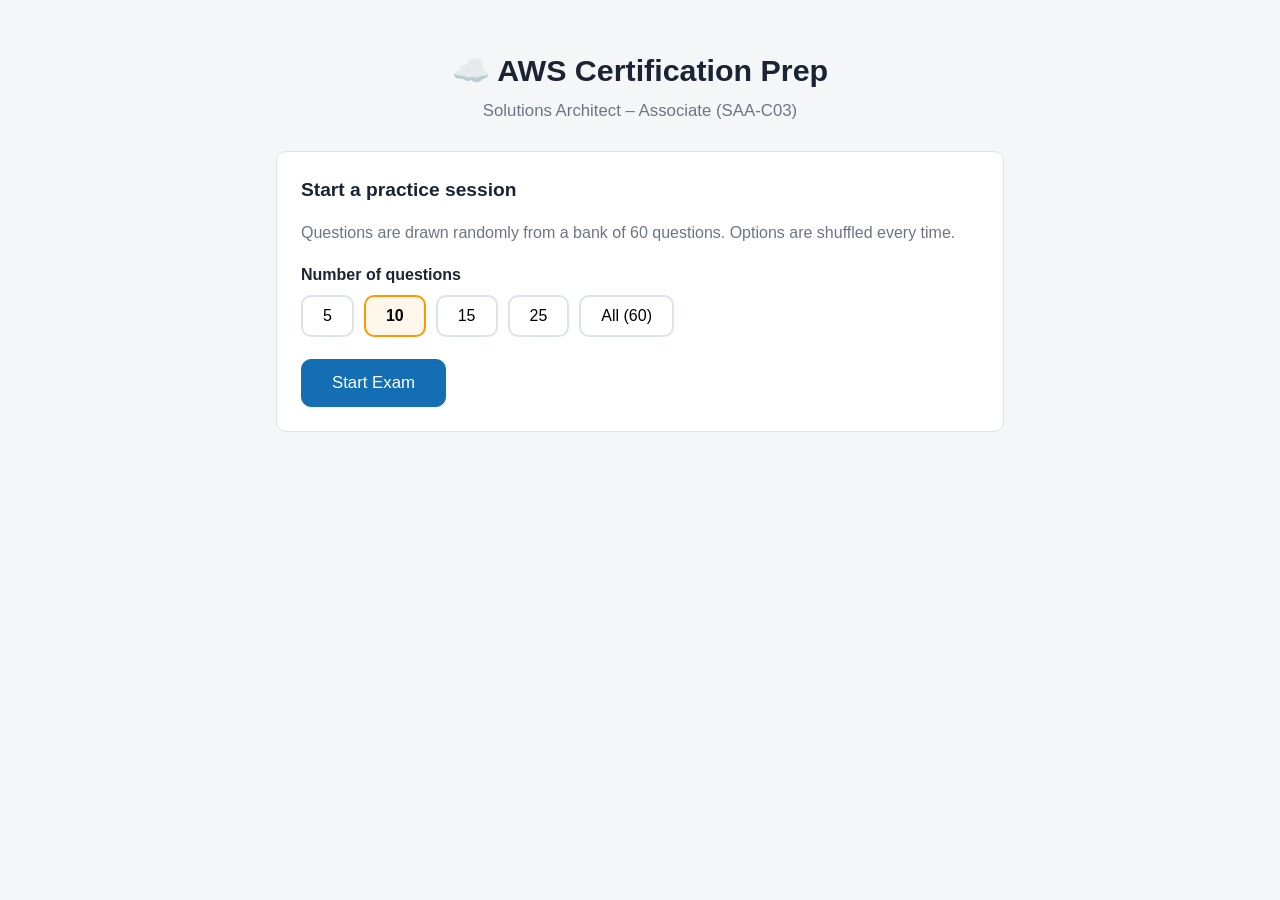
==== index.html @ 045e0b05 "AWS SAA Prep v1.1" ====
<!DOCTYPE html>
<html lang="en">
<head>
  <meta charset="UTF-8" />
  <meta name="viewport" content="width=device-width, initial-scale=1.0" />
  <title>AWS SAA Practice Exam</title>
  <link rel="stylesheet" href="style.css" />
</head>
<body>
  <div class="app" id="app">
    <!-- Start screen -->
    <section id="screen-start" class="screen">
      <header class="hero">
        <h1>AWS Certification Prep</h1>
        <p class="subtitle">Solutions Architect &ndash; Associate (SAA-C03)</p>
      </header>

      <div class="card">
        <h2>Start a practice session</h2>
        <p class="muted">Questions are drawn randomly from a bank of <span id="bank-size"></span>. Options are shuffled every time.</p>

        <label class="field-label">Number of questions</label>
        <div class="count-options" id="count-options"></div>

        <button class="btn btn-primary btn-lg" id="btn-start">Start Exam</button>
      </div>

      <div class="card" id="history-card" hidden>
        <h2>Recent sessions</h2>
        <ul id="history-list" class="history-list"></ul>
      </div>
    </section>

    <!-- Exam screen -->
    <section id="screen-exam" class="screen" hidden>
      <div class="exam-topbar">
        <span id="exam-progress-text"></span>
        <span id="exam-timer">00:00</span>
      </div>
      <div class="progress-track"><div class="progress-fill" id="progress-fill"></div></div>

      <div class="card question-card">
        <div class="tag-row">
          <span class="domain-tag" id="q-domain"></span>
          <span class="type-tag" id="q-type"></span>
        </div>
        <h2 class="question-text" id="q-text"></h2>
        <p class="pick-hint" id="q-hint"></p>
        <div class="options" id="q-options"></div>
      </div>

      <div class="exam-nav">
        <button class="btn" id="btn-prev">&larr; Previous</button>
        <button class="btn btn-primary" id="btn-next">Next &rarr;</button>
        <button class="btn btn-success" id="btn-finish" hidden>Finish Exam</button>
      </div>
    </section>

    <!-- Results screen -->
    <section id="screen-results" class="screen" hidden>
      <div class="card score-card">
        <h1 id="score-headline"></h1>
        <div class="score-big" id="score-big"></div>
        <p class="muted" id="score-detail"></p>
        <div id="domain-breakdown" class="domain-breakdown"></div>
      </div>

      <h2 class="review-heading">Answer Review</h2>
      <div id="review-list"></div>

      <div class="exam-nav">
        <button class="btn btn-primary btn-lg" id="btn-restart">New Session</button>
      </div>
    </section>
  </div>

  <script src="questions.js"></script>
  <script src="app.js"></script>
</body>
</html>
---- style.css ----
:root {
  --bg: #f4f6f8;
  --card: #ffffff;
  --text: #1a2433;
  --muted: #6b7684;
  --border: #dde3ea;
  --primary: #146eb4;   /* AWS blue */
  --primary-dark: #0f5a94;
  --accent: #ff9900;    /* AWS orange */
  --green: #1d8102;
  --green-bg: #eef8ea;
  --red: #c7351d;
  --red-bg: #fdefec;
  --amber: #b7791f;
  --amber-bg: #fff8e8;
  --radius: 10px;
}

* { box-sizing: border-box; }

body {
  margin: 0;
  font-family: -apple-system, BlinkMacSystemFont, "Segoe UI", Roboto, Helvetica, Arial, sans-serif;
  background: var(--bg);
  color: var(--text);
  line-height: 1.5;
}

.app { max-width: 760px; margin: 0 auto; padding: 24px 16px 64px; }

.hero { text-align: center; margin: 24px 0 28px; }
.hero h1 { margin: 0 0 4px; font-size: 1.9rem; }
.hero h1::before { content: "☁️ "; }
.subtitle { color: var(--muted); margin: 0; font-size: 1.05rem; }

.card {
  background: var(--card);
  border: 1px solid var(--border);
  border-radius: var(--radius);
  padding: 24px;
  margin-bottom: 20px;
}
.card h2 { margin-top: 0; font-size: 1.2rem; }

.muted { color: var(--muted); }

.field-label { display: block; font-weight: 600; margin: 18px 0 8px; }

.count-options { display: flex; gap: 10px; flex-wrap: wrap; margin-bottom: 22px; }
.count-btn {
  padding: 10px 20px;
  border: 2px solid var(--border);
  border-radius: var(--radius);
  background: var(--card);
  font-size: 1rem;
  cursor: pointer;
}
.count-btn:hover { border-color: var(--primary); }
.count-btn.selected {
  border-color: var(--accent);
  background: #fff7ec;
  font-weight: 700;
}

.btn {
  padding: 10px 22px;
  border: 1px solid var(--border);
  border-radius: var(--radius);
  background: var(--card);
  font-size: 1rem;
  cursor: pointer;
}
.btn:hover:not(:disabled) { background: #f0f3f6; }
.btn:disabled { opacity: 0.45; cursor: default; }
.btn-primary { background: var(--primary); border-color: var(--primary); color: #fff; }
.btn-primary:hover:not(:disabled) { background: var(--primary-dark); }
.btn-success { background: var(--green); border-color: var(--green); color: #fff; }
.btn-success:hover:not(:disabled) { background: #166302; }
.btn-lg { padding: 13px 30px; font-size: 1.05rem; }

.history-list { list-style: none; padding: 0; margin: 0; }
.history-list li { padding: 7px 0; border-bottom: 1px solid var(--border); }
.history-list li:last-child { border-bottom: none; }
.hist-score { font-weight: 700; display: inline-block; min-width: 52px; }
.hist-score.pass { color: var(--green); }
.hist-score.fail { color: var(--red); }

/* Exam */
.exam-topbar {
  display: flex;
  justify-content: space-between;
  font-weight: 600;
  margin: 8px 2px;
}
#exam-timer { font-variant-numeric: tabular-nums; color: var(--muted); }

.progress-track {
  height: 6px;
  background: var(--border);
  border-radius: 3px;
  margin-bottom: 18px;
  overflow: hidden;
}
.progress-fill { height: 100%; background: var(--accent); transition: width 0.25s; }

.tag-row { display: flex; gap: 8px; align-items: center; flex-wrap: wrap; margin-bottom: 12px; }
.tag-row .domain-tag { margin-bottom: 0; }

.type-tag {
  display: inline-block;
  font-size: 0.75rem;
  font-weight: 700;
  text-transform: uppercase;
  letter-spacing: 0.04em;
  color: var(--muted);
  background: #eef0f3;
  padding: 3px 10px;
  border-radius: 999px;
}
.type-tag.multi {
  color: #8a5a00;
  background: #fff1d6;
  border: 1px solid #f0c36d;
}

.domain-tag {
  display: inline-block;
  font-size: 0.75rem;
  font-weight: 700;
  text-transform: uppercase;
  letter-spacing: 0.04em;
  color: var(--primary);
  background: #e8f1f8;
  padding: 3px 10px;
  border-radius: 999px;
  margin-bottom: 12px;
}

.question-text { font-size: 1.15rem; margin: 0 0 6px; }
.pick-hint { color: var(--muted); font-size: 0.9rem; margin: 0 0 16px; }

.options { display: flex; flex-direction: column; gap: 10px; }
.option {
  display: flex;
  gap: 12px;
  align-items: flex-start;
  padding: 14px 16px;
  border: 2px solid var(--border);
  border-radius: var(--radius);
  cursor: pointer;
  user-select: none;
}
.option:hover { border-color: var(--primary); }
.option.selected { border-color: var(--accent); background: #fff7ec; }
.option-marker { color: var(--accent); font-size: 1.1rem; line-height: 1.4; }

.exam-nav { display: flex; justify-content: space-between; gap: 12px; margin-top: 4px; }
.exam-nav .btn-primary, .exam-nav .btn-success, .exam-nav .btn-lg { margin-left: auto; }

/* Results */
.score-card { text-align: center; }
.score-card h1 { font-size: 1.4rem; margin: 0 0 8px; }
.score-big { font-size: 3.4rem; font-weight: 800; margin: 4px 0; }
.score-big.pass { color: var(--green); }
.score-big.fail { color: var(--red); }

.domain-breakdown { margin-top: 20px; text-align: left; }
.domain-row {
  display: grid;
  grid-template-columns: 1fr 140px 44px;
  gap: 12px;
  align-items: center;
  padding: 6px 0;
  font-size: 0.9rem;
}
.domain-bar { height: 8px; background: var(--border); border-radius: 4px; overflow: hidden; }
.domain-bar-fill.pass { background: var(--green); height: 100%; }
.domain-bar-fill.fail { background: var(--red); height: 100%; }
.domain-pct { text-align: right; font-variant-numeric: tabular-nums; }

.review-heading { margin: 28px 0 14px; }
.review-card { border-left: 5px solid var(--border); }
.review-card.ok { border-left-color: var(--green); }
.review-card.partial { border-left-color: var(--amber); }
.review-card.not-ok { border-left-color: var(--red); }
.review-card h3 { margin: 10px 0 14px; font-size: 1.02rem; }

.review-head { display: flex; align-items: center; gap: 10px; }
.review-verdict { font-weight: 800; font-size: 0.85rem; text-transform: uppercase; }
.review-verdict.pass { color: var(--green); }
.review-verdict.partial { color: var(--amber); }
.review-verdict.fail { color: var(--red); }

.review-option {
  border: 1px solid var(--border);
  border-radius: var(--radius);
  padding: 10px 14px;
  margin-bottom: 8px;
}
.review-option.right { background: var(--green-bg); border-color: #bfe3b4; }
.review-option.wrong { background: var(--red-bg); border-color: #f0c4bb; }
.review-option-text { font-weight: 500; }
.review-why { font-size: 0.88rem; color: var(--muted); margin-top: 4px; }

.badge {
  font-size: 0.75rem;
  font-weight: 700;
  margin-left: 8px;
  white-space: nowrap;
}
.review-option.right .badge { color: var(--green); }
.review-option.wrong .badge { color: var(--red); }

@media (max-width: 520px) {
  .domain-row { grid-template-columns: 1fr 80px 44px; }
  .card { padding: 16px; }
}
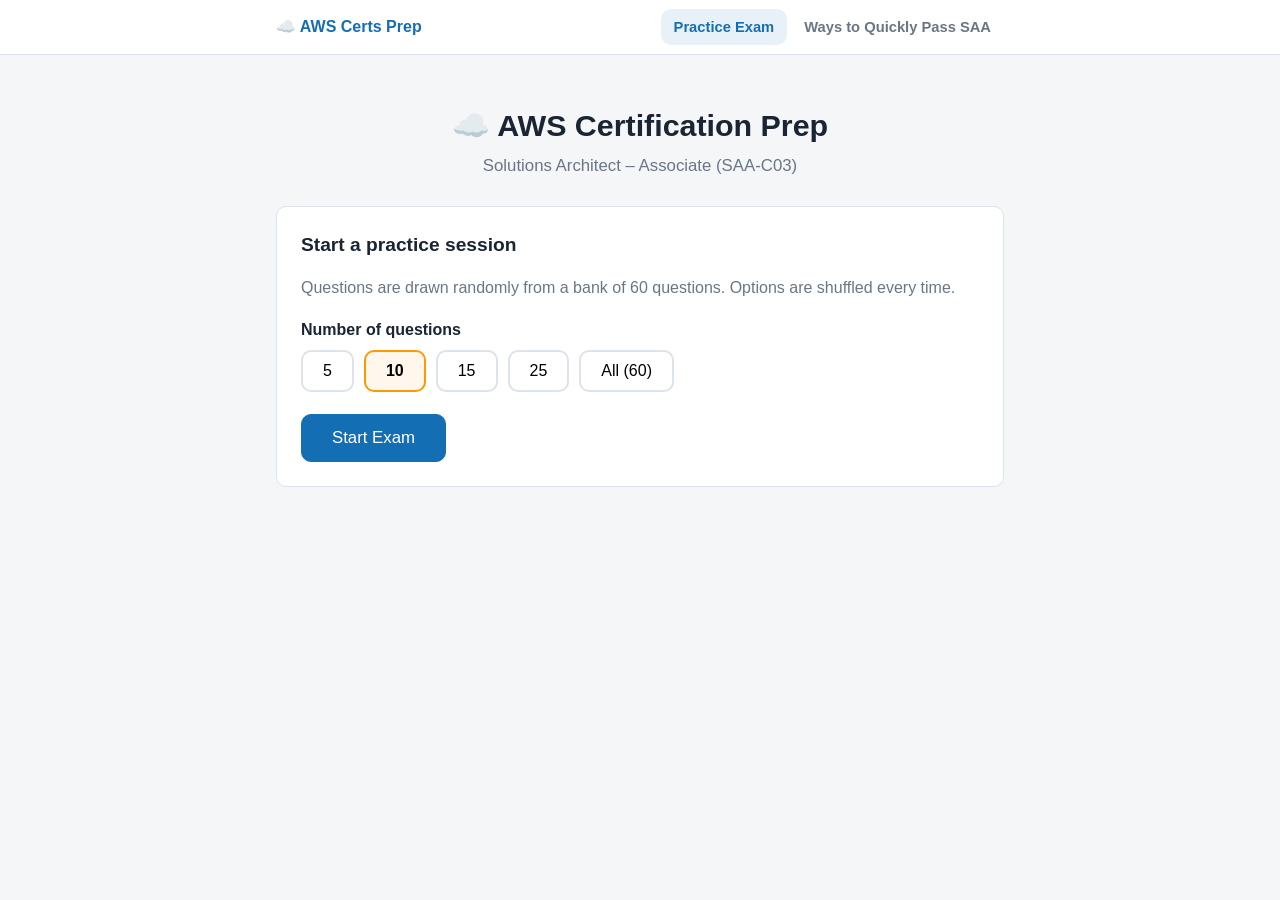
==== commit dcfe4745: "Added Quickly pass" ====
--- a/index.html
+++ b/index.html
@@ -7,6 +7,16 @@
   <link rel="stylesheet" href="style.css" />
 </head>
 <body>
+  <nav class="site-nav">
+    <div class="site-nav-inner">
+      <a class="site-brand" href="index.html">AWS Certs Prep</a>
+      <div class="site-links">
+        <a class="site-link active" href="index.html">Practice Exam</a>
+        <a class="site-link" href="study-guide.html">Ways to Quickly Pass SAA</a>
+      </div>
+    </div>
+  </nav>
+
   <div class="app" id="app">
     <!-- Start screen -->
     <section id="screen-start" class="screen">
--- a/style.css
+++ b/style.css
@@ -215,3 +215,203 @@
   .domain-row { grid-template-columns: 1fr 80px 44px; }
   .card { padding: 16px; }
 }
+
+/* ---------- Site nav (shared) ---------- */
+.site-nav {
+  background: var(--card);
+  border-bottom: 1px solid var(--border);
+  position: sticky;
+  top: 0;
+  z-index: 20;
+}
+.site-nav-inner {
+  max-width: 760px;
+  margin: 0 auto;
+  padding: 0 16px;
+  display: flex;
+  align-items: center;
+  gap: 20px;
+  flex-wrap: wrap;
+  min-height: 54px;
+}
+.site-brand {
+  font-weight: 800;
+  color: var(--primary);
+  text-decoration: none;
+  font-size: 1rem;
+  white-space: nowrap;
+}
+.site-brand::before { content: "☁️ "; }
+.site-links { display: flex; gap: 4px; margin-left: auto; flex-wrap: wrap; }
+.site-link {
+  padding: 7px 13px;
+  border-radius: var(--radius);
+  color: var(--muted);
+  text-decoration: none;
+  font-size: 0.92rem;
+  font-weight: 600;
+  white-space: nowrap;
+}
+.site-link:hover { background: #f0f3f6; color: var(--text); }
+.site-link.active { background: #e8f1f8; color: var(--primary); }
+
+/* ---------- Study guide page ---------- */
+.guide { max-width: 900px; margin: 0 auto; padding: 24px 16px 80px; }
+
+.guide-hero { margin: 20px 0 24px; }
+.guide-hero h1 { margin: 0 0 6px; font-size: 1.85rem; }
+.guide-hero .subtitle { font-size: 1rem; }
+
+.legend { display: flex; gap: 10px; flex-wrap: wrap; margin: 16px 0 0; }
+.pill {
+  display: inline-block;
+  font-size: 0.74rem;
+  font-weight: 800;
+  text-transform: uppercase;
+  letter-spacing: 0.04em;
+  padding: 3px 10px;
+  border-radius: 999px;
+  white-space: nowrap;
+}
+.pill.study { color: var(--red); background: var(--red-bg); border: 1px solid #f0c4bb; }
+.pill.skim  { color: var(--amber); background: var(--amber-bg); border: 1px solid #f0c36d; }
+.pill.drop  { color: var(--muted); background: #eef0f3; border: 1px solid var(--border); }
+
+.filter-bar {
+  display: flex;
+  gap: 8px;
+  flex-wrap: wrap;
+  align-items: center;
+  position: sticky;
+  top: 54px;
+  z-index: 10;
+  background: var(--bg);
+  padding: 12px 0;
+  margin-bottom: 4px;
+  border-bottom: 1px solid var(--border);
+}
+.filter-label { font-weight: 600; font-size: 0.9rem; margin-right: 4px; }
+.filter-btn {
+  padding: 6px 14px;
+  border: 2px solid var(--border);
+  border-radius: 999px;
+  background: var(--card);
+  font-size: 0.88rem;
+  font-weight: 600;
+  cursor: pointer;
+}
+.filter-btn:hover { border-color: var(--primary); }
+.filter-btn.selected { border-color: var(--accent); background: #fff7ec; }
+
+.filter-btn.ghost {
+  border-style: dashed;
+  border-color: var(--border);
+  color: var(--muted);
+  margin-left: 8px;
+}
+.filter-btn.ghost:hover { border-color: var(--primary); color: var(--text); }
+
+.guide h2 {
+  margin: 34px 0 6px;
+  font-size: 1.3rem;
+  padding-bottom: 6px;
+  border-bottom: 2px solid var(--border);
+}
+
+/* Collapsible sections */
+.guide h2.collapsible {
+  cursor: pointer;
+  user-select: none;
+  padding-left: 26px;
+  position: relative;
+  border-radius: 4px 4px 0 0;
+}
+.guide h2.collapsible::before {
+  content: "\25BE";
+  position: absolute;
+  left: 4px;
+  top: 50%;
+  transform: translateY(-50%);
+  color: var(--accent);
+  font-size: 0.8em;
+  transition: transform 0.15s ease;
+}
+.guide h2.collapsible.collapsed::before { transform: translateY(-50%) rotate(-90deg); }
+.guide h2.collapsible:hover { color: var(--primary); }
+.guide h2.collapsible:hover::before { color: var(--primary); }
+.guide h2.collapsible:focus-visible { outline: 2px solid var(--primary); outline-offset: 2px; }
+.guide h2.collapsible.collapsed { border-bottom-color: var(--border); opacity: 0.85; }
+
+.section-count {
+  font-size: 0.72rem;
+  font-weight: 700;
+  color: var(--muted);
+  background: #eef0f3;
+  border-radius: 999px;
+  padding: 2px 9px;
+  margin-left: 8px;
+  vertical-align: middle;
+  white-space: nowrap;
+}
+.guide h2 .weight {
+  font-size: 0.78rem;
+  font-weight: 700;
+  color: var(--muted);
+  text-transform: none;
+  letter-spacing: 0;
+  margin-left: 8px;
+}
+.section-note { color: var(--muted); font-size: 0.94rem; margin: 8px 0 14px; }
+
+.guide-table { width: 100%; border-collapse: collapse; margin: 0 0 6px; font-size: 0.94rem; }
+.guide-table th {
+  text-align: left;
+  font-size: 0.74rem;
+  text-transform: uppercase;
+  letter-spacing: 0.05em;
+  color: var(--muted);
+  padding: 6px 10px;
+  border-bottom: 1px solid var(--border);
+}
+.guide-table td { padding: 11px 10px; border-bottom: 1px solid var(--border); vertical-align: top; }
+.guide-table tr:last-child td { border-bottom: none; }
+.guide-table .topic { font-weight: 700; width: 26%; }
+.guide-table .verdict { width: 74px; }
+.guide-table tr.drop { opacity: 0.62; }
+.guide-table tr.drop .topic { font-weight: 600; }
+.guide-table td .why { color: var(--muted); }
+
+.callout {
+  border-left: 5px solid var(--accent);
+  background: #fff7ec;
+  border-radius: var(--radius);
+  padding: 14px 18px;
+  margin: 18px 0;
+}
+.callout.tip { border-left-color: var(--green); background: var(--green-bg); }
+.callout p { margin: 0; }
+.callout p + p { margin-top: 8px; }
+.callout strong { font-weight: 800; }
+
+.plan-table { width: 100%; border-collapse: collapse; font-size: 0.94rem; }
+.plan-table th {
+  text-align: left;
+  font-size: 0.74rem;
+  text-transform: uppercase;
+  letter-spacing: 0.05em;
+  color: var(--muted);
+  padding: 6px 10px;
+  border-bottom: 1px solid var(--border);
+}
+.plan-table td { padding: 11px 10px; border-bottom: 1px solid var(--border); vertical-align: top; }
+.plan-table .phase { width: 56px; font-weight: 800; color: var(--primary); }
+.plan-table .time { width: 96px; color: var(--muted); white-space: nowrap; }
+
+.empty-note { color: var(--muted); font-style: italic; padding: 10px; }
+
+@media (max-width: 640px) {
+  .guide-table .topic { width: 38%; }
+  .guide-table th:nth-child(3), .guide-table td:nth-child(3) { display: none; }
+  .site-nav-inner { min-height: 48px; padding: 8px 16px; }
+  .filter-bar { top: 0; position: static; }
+}
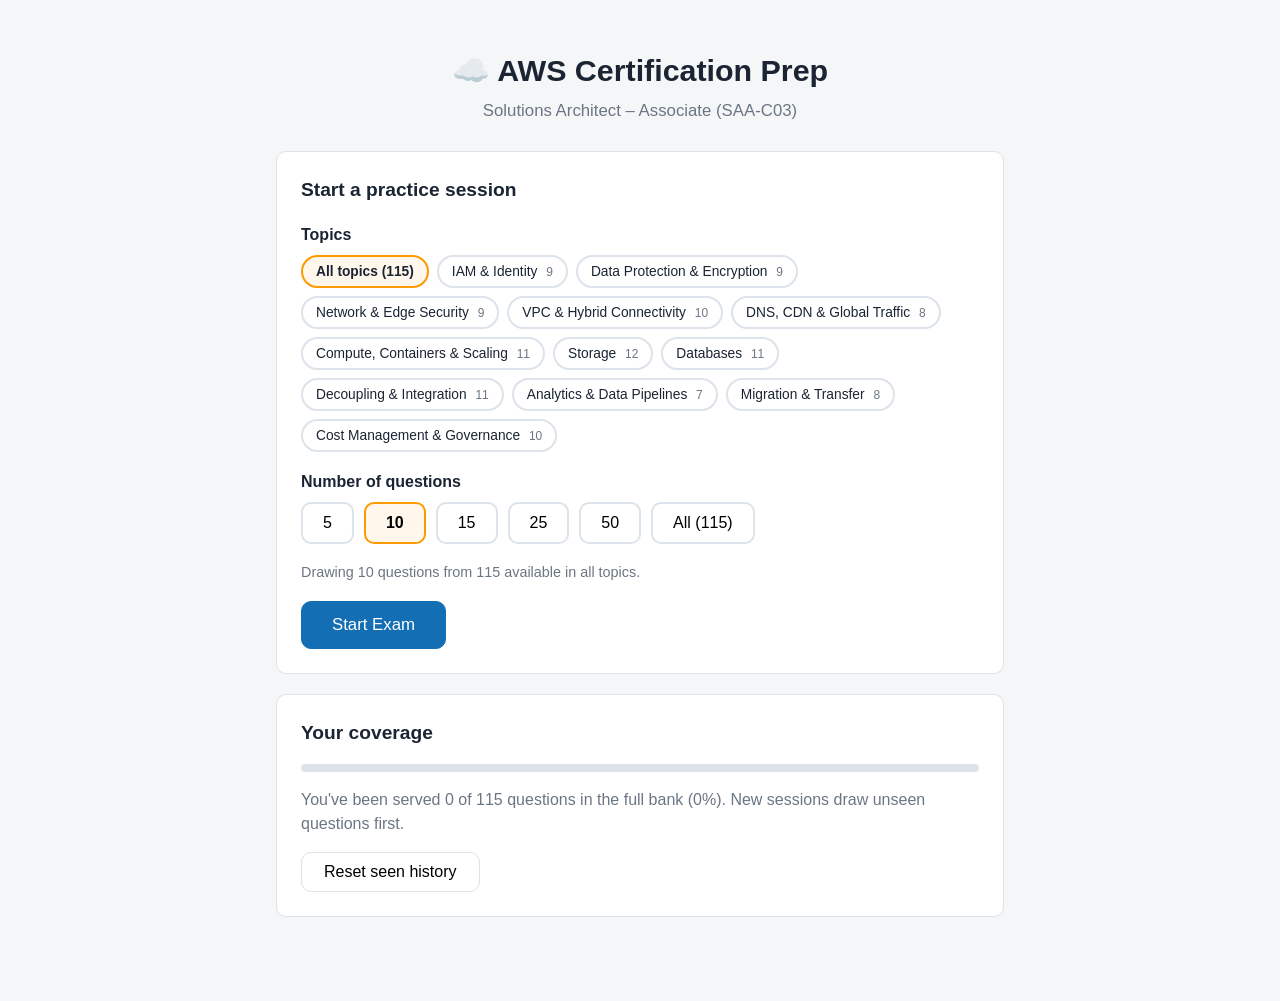
==== commit ad1709e7: "Additional Questions" ====
--- a/index.html
+++ b/index.html
@@ -7,16 +7,6 @@
   <link rel="stylesheet" href="style.css" />
 </head>
 <body>
-  <nav class="site-nav">
-    <div class="site-nav-inner">
-      <a class="site-brand" href="index.html">AWS Certs Prep</a>
-      <div class="site-links">
-        <a class="site-link active" href="index.html">Practice Exam</a>
-        <a class="site-link" href="study-guide.html">Ways to Quickly Pass SAA</a>
-      </div>
-    </div>
-  </nav>
-
   <div class="app" id="app">
     <!-- Start screen -->
     <section id="screen-start" class="screen">
@@ -27,12 +17,23 @@
 
       <div class="card">
         <h2>Start a practice session</h2>
-        <p class="muted">Questions are drawn randomly from a bank of <span id="bank-size"></span>. Options are shuffled every time.</p>
+
+        <label class="field-label">Topics</label>
+        <div class="topic-options" id="topic-options"></div>
 
         <label class="field-label">Number of questions</label>
         <div class="count-options" id="count-options"></div>
 
+        <p class="pool-note" id="pool-note"></p>
+
         <button class="btn btn-primary btn-lg" id="btn-start">Start Exam</button>
+      </div>
+
+      <div class="card" id="coverage-card">
+        <h2>Your coverage</h2>
+        <div class="coverage-bar"><div class="coverage-fill" id="coverage-fill"></div></div>
+        <p class="muted" id="coverage-text"></p>
+        <button class="btn btn-small" id="btn-reset-seen">Reset seen history</button>
       </div>
 
       <div class="card" id="history-card" hidden>
@@ -51,7 +52,7 @@
 
       <div class="card question-card">
         <div class="tag-row">
-          <span class="domain-tag" id="q-domain"></span>
+          <span class="domain-tag" id="q-topic"></span>
           <span class="type-tag" id="q-type"></span>
         </div>
         <h2 class="question-text" id="q-text"></h2>
--- a/style.css
+++ b/style.css
@@ -46,7 +46,44 @@
 
 .field-label { display: block; font-weight: 600; margin: 18px 0 8px; }
 
-.count-options { display: flex; gap: 10px; flex-wrap: wrap; margin-bottom: 22px; }
+.topic-options { display: flex; gap: 8px; flex-wrap: wrap; margin-bottom: 4px; }
+.topic-btn {
+  padding: 7px 13px;
+  border: 2px solid var(--border);
+  border-radius: 999px;
+  background: var(--card);
+  font-size: 0.86rem;
+  cursor: pointer;
+  color: var(--text);
+}
+.topic-btn:hover { border-color: var(--primary); }
+.topic-btn.selected {
+  border-color: var(--accent);
+  background: #fff7ec;
+  font-weight: 600;
+}
+.topic-btn.all { font-weight: 600; }
+.topic-count {
+  display: inline-block;
+  margin-left: 5px;
+  font-size: 0.75rem;
+  color: var(--muted);
+}
+.topic-btn.selected .topic-count { color: #8a5a00; }
+
+.pool-note { color: var(--muted); font-size: 0.9rem; margin: 0 0 18px; }
+
+.coverage-bar {
+  height: 8px;
+  background: var(--border);
+  border-radius: 4px;
+  overflow: hidden;
+  margin-bottom: 10px;
+}
+.coverage-fill { height: 100%; background: var(--primary); transition: width 0.25s; }
+.btn-small { padding: 6px 14px; font-size: 0.85rem; }
+
+.count-options { display: flex; gap: 10px; flex-wrap: wrap; margin-bottom: 18px; }
 .count-btn {
   padding: 10px 20px;
   border: 2px solid var(--border);
@@ -165,6 +202,15 @@
 .score-big.fail { color: var(--red); }
 
 .domain-breakdown { margin-top: 20px; text-align: left; }
+.breakdown-heading {
+  font-size: 0.8rem;
+  text-transform: uppercase;
+  letter-spacing: 0.05em;
+  color: var(--muted);
+  margin: 18px 0 8px;
+}
+.breakdown-heading:first-child { margin-top: 0; }
+.domain-name { overflow-wrap: anywhere; }
 .domain-row {
   display: grid;
   grid-template-columns: 1fr 140px 44px;
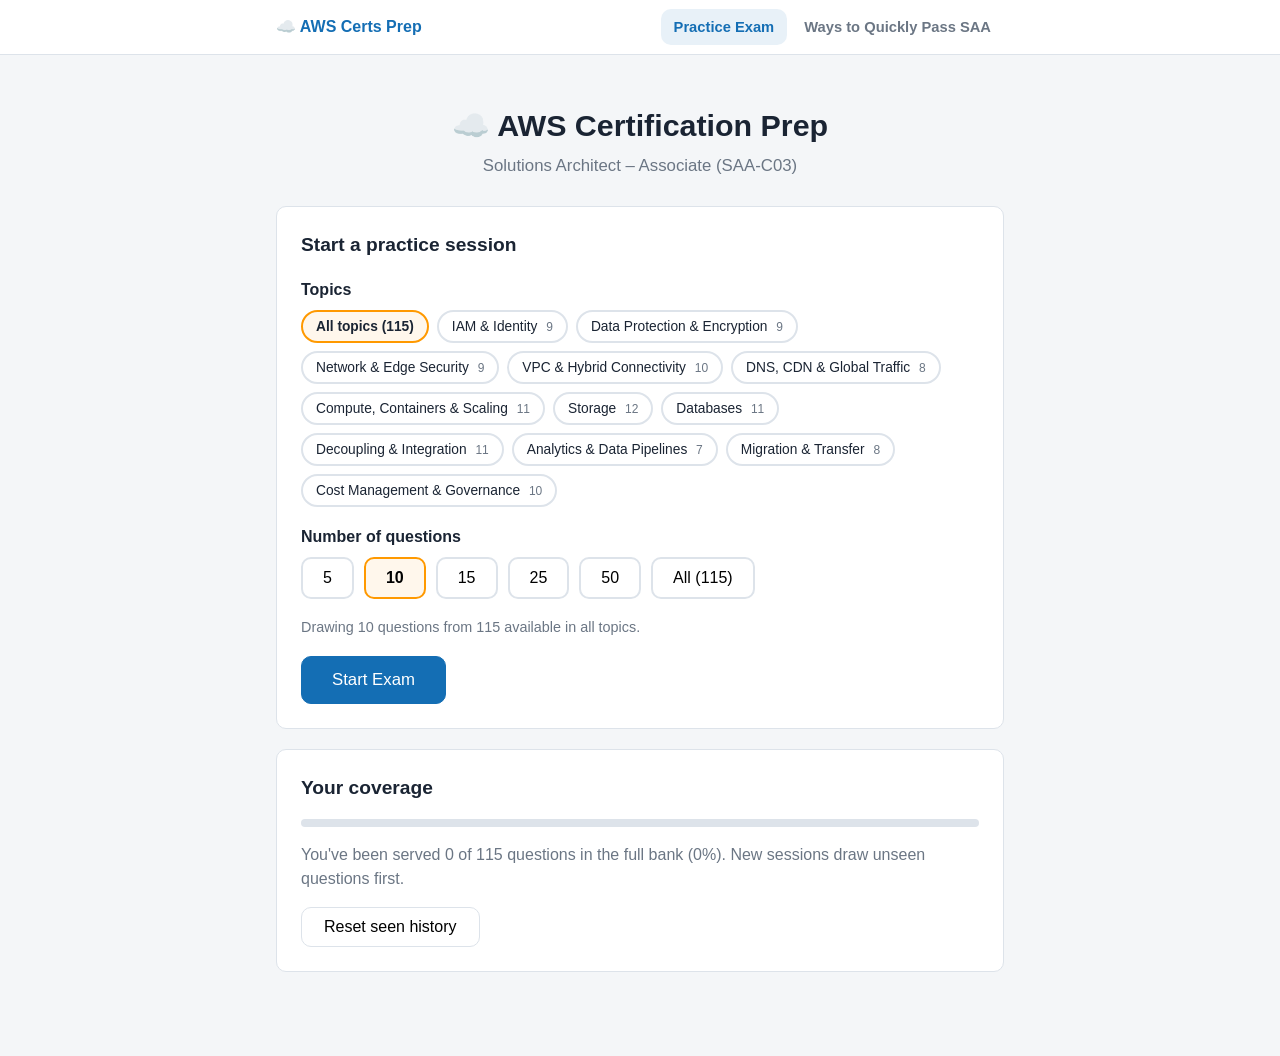
==== commit f01aeb32: "Added Header with Topics" ====
--- a/index.html
+++ b/index.html
@@ -7,6 +7,16 @@
   <link rel="stylesheet" href="style.css" />
 </head>
 <body>
+  <nav class="site-nav">
+    <div class="site-nav-inner">
+      <a class="site-brand" href="index.html">AWS Certs Prep</a>
+      <div class="site-links">
+        <a class="site-link active" href="index.html">Practice Exam</a>
+        <a class="site-link" href="study-guide.html">Ways to Quickly Pass SAA</a>
+      </div>
+    </div>
+  </nav>
+
   <div class="app" id="app">
     <!-- Start screen -->
     <section id="screen-start" class="screen">
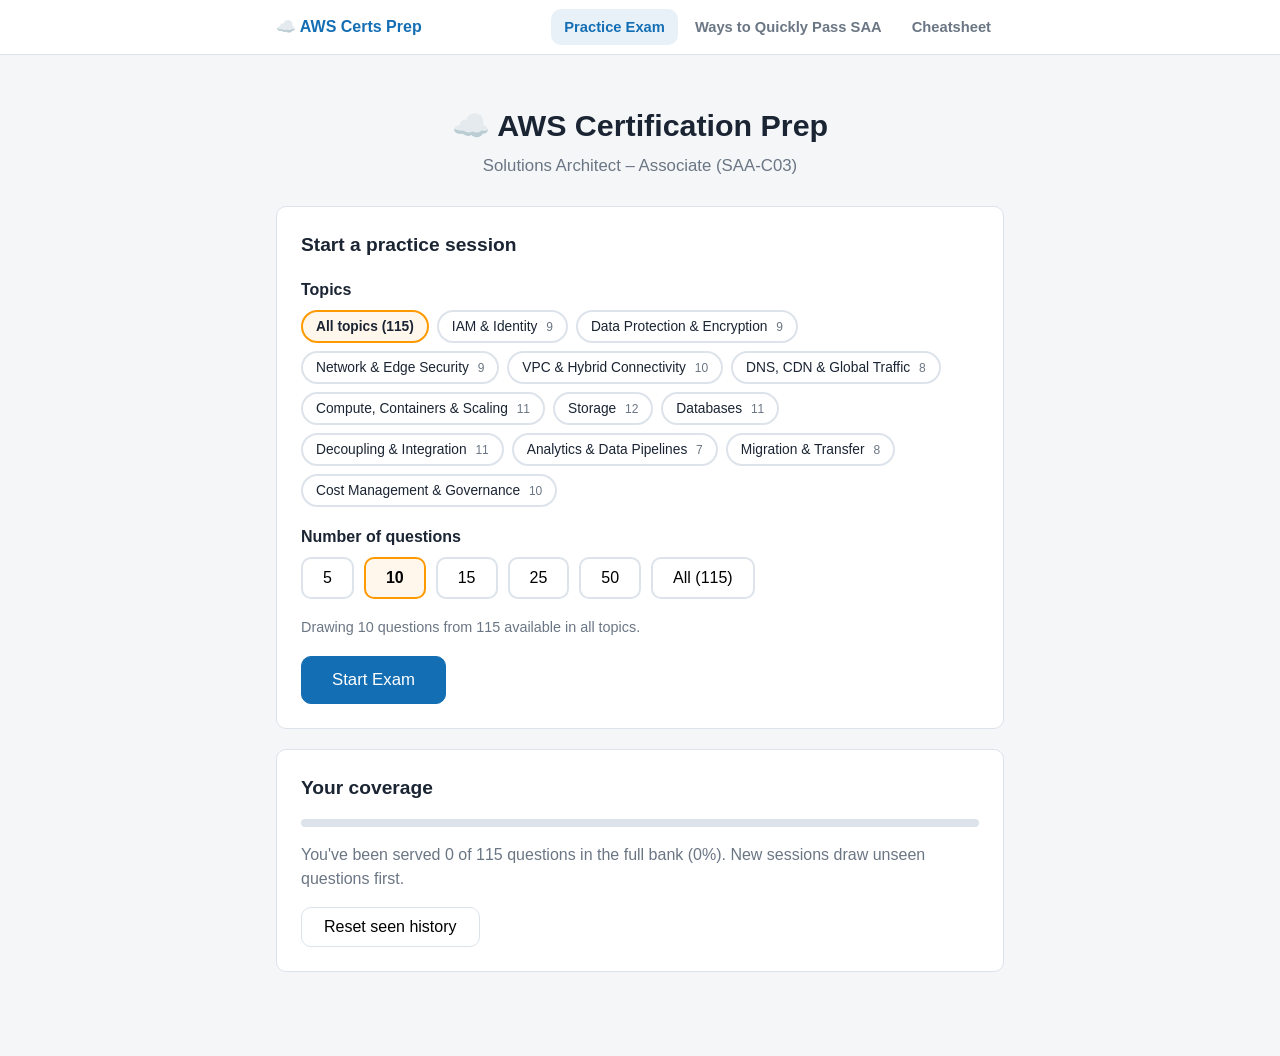
==== commit 4a0e964d: "Cheatsheet" ====
--- a/index.html
+++ b/index.html
@@ -13,6 +13,7 @@
       <div class="site-links">
         <a class="site-link active" href="index.html">Practice Exam</a>
         <a class="site-link" href="study-guide.html">Ways to Quickly Pass SAA</a>
+        <a class="site-link" href="cheatsheet.html">Cheatsheet</a>
       </div>
     </div>
   </nav>
--- a/style.css
+++ b/style.css
@@ -461,3 +461,99 @@
   .site-nav-inner { min-height: 48px; padding: 8px 16px; }
   .filter-bar { top: 0; position: static; }
 }
+
+/* ---------- Cheatsheet page ---------- */
+.pill.cheap  { color: var(--green); background: var(--green-bg); border: 1px solid #bfe3b4; }
+.pill.mid    { color: var(--amber); background: var(--amber-bg); border: 1px solid #f0c36d; }
+.pill.pricey { color: var(--red); background: var(--red-bg); border: 1px solid #f0c4bb; }
+.pill.trap   { color: var(--red); background: var(--red-bg); border: 1px solid #f0c4bb; }
+
+.cs-search {
+  flex: 1 1 260px;
+  min-width: 180px;
+  padding: 7px 12px;
+  border: 2px solid var(--border);
+  border-radius: var(--radius);
+  background: var(--card);
+  font-size: 0.92rem;
+  font-family: inherit;
+  color: var(--text);
+}
+.cs-search:focus { outline: none; border-color: var(--primary); }
+
+.cs-toc {
+  display: flex;
+  flex-wrap: wrap;
+  gap: 6px;
+  margin: 0 0 22px;
+}
+.cs-toc-link {
+  font-size: 0.82rem;
+  padding: 5px 11px;
+  border: 1px solid var(--border);
+  border-radius: 999px;
+  color: var(--muted);
+  text-decoration: none;
+  background: var(--card);
+}
+.cs-toc-link:hover { border-color: var(--primary); color: var(--primary); }
+
+.cs-h3 {
+  font-size: 1rem;
+  margin: 22px 0 8px;
+  color: var(--text);
+}
+
+.cs-table .topic { width: 28%; }
+.cs-table .pick {
+  width: 24%;
+  font-weight: 600;
+}
+.cs-table th.cost, .cs-table td.cost {
+  width: 116px;
+  white-space: nowrap;
+  font-variant-numeric: tabular-nums;
+  font-weight: 700;
+}
+.cs-table th.num, .cs-table td.num {
+  width: 64px;
+  text-align: center;
+  font-variant-numeric: tabular-nums;
+}
+.cs-table .topic .pill {
+  margin-right: 6px;
+  min-width: 20px;
+  text-align: center;
+}
+.cs-table code {
+  background: #eef0f3;
+  padding: 1px 5px;
+  border-radius: 4px;
+  font-size: 0.88em;
+}
+
+.svc-grid {
+  display: grid;
+  grid-template-columns: repeat(auto-fill, minmax(320px, 1fr));
+  gap: 10px;
+  margin-bottom: 8px;
+}
+.svc {
+  border: 1px solid var(--border);
+  border-radius: var(--radius);
+  padding: 11px 14px;
+  font-size: 0.9rem;
+  color: var(--muted);
+  background: var(--card);
+}
+.svc strong {
+  display: block;
+  color: var(--text);
+  font-weight: 700;
+  margin-bottom: 2px;
+}
+
+@media (max-width: 640px) {
+  .cs-table .topic, .cs-table .pick { width: auto; }
+  .svc-grid { grid-template-columns: 1fr; }
+}
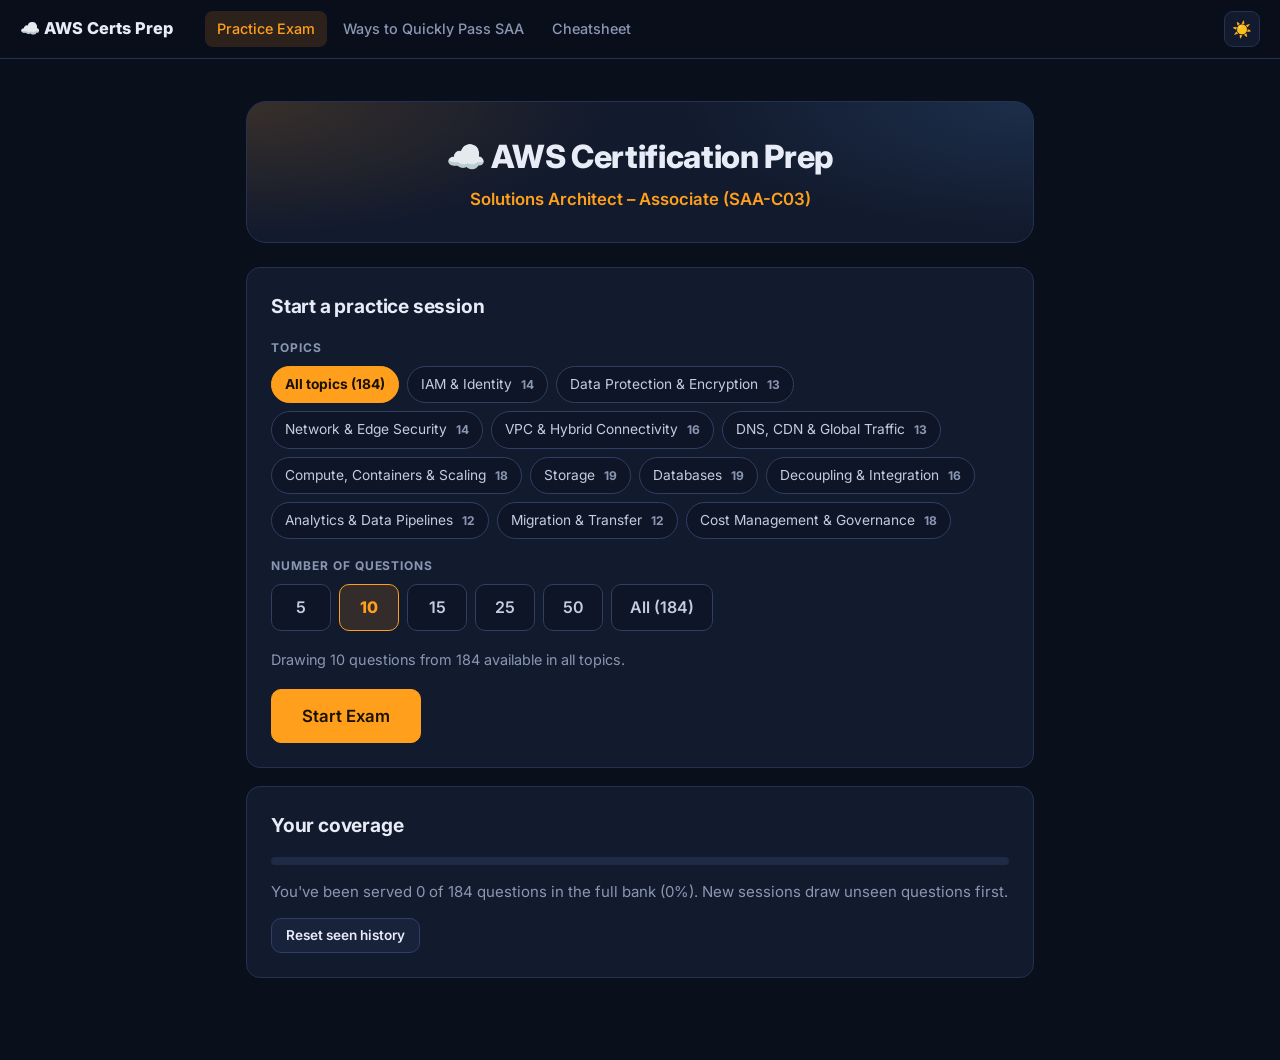
==== commit 77d549e0: "Apply the cheatsheet's dark theme to the practice exam and study guide - Rewrite style.css with the " ====
--- a/index.html
+++ b/index.html
@@ -1,10 +1,14 @@
 <!DOCTYPE html>
-<html lang="en">
+<html lang="en" data-theme="dark">
 <head>
   <meta charset="UTF-8" />
   <meta name="viewport" content="width=device-width, initial-scale=1.0" />
   <title>AWS SAA Practice Exam</title>
+  <link rel="preconnect" href="https://fonts.googleapis.com" />
+  <link rel="preconnect" href="https://fonts.gstatic.com" crossorigin />
+  <link rel="stylesheet" href="https://fonts.googleapis.com/css2?family=Inter:wght@400;500;600;700;800&family=JetBrains+Mono:wght@500;600&display=swap" />
   <link rel="stylesheet" href="style.css" />
+  <script src="theme.js"></script>
 </head>
 <body>
   <nav class="site-nav">
--- a/style.css
+++ b/style.css
@@ -1,180 +1,259 @@
-:root {
-  --bg: #f4f6f8;
+/* ============================================================
+   Shared styles for the Practice Exam and Study Guide pages.
+   Same dark-first palette as cheatsheet.css; light via [data-theme=light].
+   ============================================================ */
+:root,
+[data-theme="dark"] {
+  --bg: #0a0f1c;
+  --bg-2: #0e1526;
+  --card: #121a2d;
+  --panel-2: #18223a;
+  --panel-3: #1e2a46;
+  --border: #243150;
+  --border-2: #2f3e63;
+  --text: #e7ecf6;
+  --text-2: #c3cce0;
+  --muted: #8a97b3;
+  --faint: #5d6a87;
+  --strong: #ffffff;
+
+  --accent: #ff9f1c;
+  --accent-soft: rgba(255, 159, 28, 0.14);
+  --on-accent: #1a1100;
+  --primary: #5aa9ff;
+  --primary-soft: rgba(90, 169, 255, 0.14);
+  --cyan: #4fd6e8;
+  --green: #4ade80;
+  --green-bg: rgba(74, 222, 128, 0.12);
+  --red: #ff7a7a;
+  --red-bg: rgba(255, 122, 122, 0.12);
+  --amber: #fcd34d;
+  --amber-bg: rgba(252, 211, 77, 0.12);
+
+  --shadow: 0 10px 30px rgba(0, 0, 0, 0.45);
+  --radius: 12px;
+  color-scheme: dark;
+}
+
+[data-theme="light"] {
+  --bg: #f3f5fa;
+  --bg-2: #eaeef6;
   --card: #ffffff;
-  --text: #1a2433;
-  --muted: #6b7684;
-  --border: #dde3ea;
-  --primary: #146eb4;   /* AWS blue */
-  --primary-dark: #0f5a94;
-  --accent: #ff9900;    /* AWS orange */
-  --green: #1d8102;
-  --green-bg: #eef8ea;
-  --red: #c7351d;
-  --red-bg: #fdefec;
-  --amber: #b7791f;
-  --amber-bg: #fff8e8;
-  --radius: 10px;
+  --panel-2: #f6f8fc;
+  --panel-3: #eef2f9;
+  --border: #dfe5ef;
+  --border-2: #cdd6e6;
+  --text: #172033;
+  --text-2: #2f3a52;
+  --muted: #5f6b84;
+  --faint: #95a0b6;
+  --strong: #0b1222;
+
+  --accent: #d66f00;
+  --accent-soft: rgba(255, 153, 0, 0.14);
+  --on-accent: #ffffff;
+  --primary: #146eb4;
+  --primary-soft: rgba(20, 110, 180, 0.1);
+  --cyan: #0b7a8a;
+  --green: #15803d;
+  --green-bg: rgba(21, 128, 61, 0.09);
+  --red: #c2341d;
+  --red-bg: rgba(194, 52, 29, 0.08);
+  --amber: #a16207;
+  --amber-bg: rgba(202, 138, 4, 0.11);
+
+  --shadow: 0 10px 30px rgba(20, 30, 60, 0.15);
+  color-scheme: light;
 }
 
 * { box-sizing: border-box; }
 
 body {
   margin: 0;
-  font-family: -apple-system, BlinkMacSystemFont, "Segoe UI", Roboto, Helvetica, Arial, sans-serif;
+  font-family: Inter, -apple-system, BlinkMacSystemFont, "Segoe UI", Roboto, sans-serif;
+  font-size: 15px;
   background: var(--bg);
   color: var(--text);
-  line-height: 1.5;
-}
-
-.app { max-width: 760px; margin: 0 auto; padding: 24px 16px 64px; }
-
-.hero { text-align: center; margin: 24px 0 28px; }
-.hero h1 { margin: 0 0 4px; font-size: 1.9rem; }
+  line-height: 1.55;
+  -webkit-font-smoothing: antialiased;
+}
+a { color: var(--primary); }
+strong, b { color: var(--strong); }
+h1, h2, h3 { letter-spacing: -0.01em; }
+
+.app { max-width: 820px; margin: 0 auto; padding: 24px 16px 64px; }
+
+.hero {
+  text-align: center;
+  margin: 18px 0 24px;
+  padding: 30px 20px;
+  border-radius: 20px;
+  border: 1px solid var(--border);
+  background:
+    radial-gradient(600px 220px at 0% 0%, rgba(255, 159, 28, 0.16), transparent 60%),
+    radial-gradient(600px 220px at 100% 0%, rgba(90, 169, 255, 0.14), transparent 60%),
+    var(--card);
+}
+.hero h1 { margin: 0 0 4px; font-size: 2rem; font-weight: 800; }
 .hero h1::before { content: "☁️ "; }
 .subtitle { color: var(--muted); margin: 0; font-size: 1.05rem; }
+.hero .subtitle { color: var(--accent); font-weight: 600; }
 
 .card {
   background: var(--card);
   border: 1px solid var(--border);
-  border-radius: var(--radius);
+  border-radius: 14px;
   padding: 24px;
-  margin-bottom: 20px;
+  margin-bottom: 18px;
 }
 .card h2 { margin-top: 0; font-size: 1.2rem; }
 
 .muted { color: var(--muted); }
 
-.field-label { display: block; font-weight: 600; margin: 18px 0 8px; }
-
+.field-label {
+  display: block; font-weight: 700; margin: 18px 0 8px;
+  font-size: 0.75rem; text-transform: uppercase; letter-spacing: .08em; color: var(--muted);
+}
+
+/* ---------- Topic & count pickers ---------- */
 .topic-options { display: flex; gap: 8px; flex-wrap: wrap; margin-bottom: 4px; }
 .topic-btn {
   padding: 7px 13px;
-  border: 2px solid var(--border);
+  border: 1px solid var(--border-2);
   border-radius: 999px;
-  background: var(--card);
+  background: var(--bg-2);
+  font: inherit;
   font-size: 0.86rem;
   cursor: pointer;
-  color: var(--text);
-}
-.topic-btn:hover { border-color: var(--primary); }
+  color: var(--text-2);
+}
+.topic-btn:hover { border-color: var(--accent); color: var(--text); }
 .topic-btn.selected {
   border-color: var(--accent);
-  background: #fff7ec;
-  font-weight: 600;
-}
-.topic-btn.all { font-weight: 600; }
-.topic-count {
-  display: inline-block;
-  margin-left: 5px;
-  font-size: 0.75rem;
-  color: var(--muted);
-}
-.topic-btn.selected .topic-count { color: #8a5a00; }
+  background: var(--accent);
+  color: var(--on-accent);
+  font-weight: 700;
+}
+.topic-btn.all { font-weight: 700; }
+.topic-count { display: inline-block; margin-left: 5px; font-size: 0.75rem; color: var(--muted); font-weight: 700; }
+.topic-btn.selected .topic-count { color: var(--on-accent); opacity: .75; }
 
 .pool-note { color: var(--muted); font-size: 0.9rem; margin: 0 0 18px; }
 
 .coverage-bar {
   height: 8px;
-  background: var(--border);
-  border-radius: 4px;
+  background: var(--panel-3);
+  border-radius: 99px;
   overflow: hidden;
   margin-bottom: 10px;
 }
-.coverage-fill { height: 100%; background: var(--primary); transition: width 0.25s; }
+.coverage-fill { height: 100%; background: linear-gradient(90deg, var(--green), var(--cyan)); border-radius: 99px; transition: width 0.25s; }
+
+.count-options { display: flex; gap: 8px; flex-wrap: wrap; margin-bottom: 18px; }
+.count-btn {
+  min-width: 60px;
+  padding: 10px 18px;
+  border: 1px solid var(--border-2);
+  border-radius: 10px;
+  background: var(--bg-2);
+  color: var(--text-2);
+  font: inherit;
+  font-size: 1rem;
+  font-weight: 600;
+  cursor: pointer;
+}
+.count-btn:hover { border-color: var(--accent); color: var(--text); }
+.count-btn.selected { border-color: var(--accent); background: var(--accent-soft); color: var(--accent); font-weight: 800; }
+
+/* ---------- Buttons ---------- */
+.btn {
+  display: inline-flex; align-items: center; justify-content: center; gap: 8px;
+  padding: 10px 20px;
+  border: 1px solid var(--border-2);
+  border-radius: 10px;
+  background: var(--panel-2);
+  color: var(--text);
+  font: inherit;
+  font-size: 0.98rem;
+  font-weight: 600;
+  cursor: pointer;
+  text-decoration: none;
+}
+.btn:hover:not(:disabled) { border-color: var(--accent); }
+.btn:disabled { opacity: 0.4; cursor: default; }
+.btn-primary { background: var(--accent); border-color: var(--accent); color: var(--on-accent); }
+.btn-primary:hover:not(:disabled) { filter: brightness(1.08); }
+.btn-success { background: var(--green); border-color: var(--green); color: #052e14; }
+.btn-success:hover:not(:disabled) { filter: brightness(1.08); }
+.btn-lg { padding: 13px 30px; font-size: 1.05rem; }
 .btn-small { padding: 6px 14px; font-size: 0.85rem; }
 
-.count-options { display: flex; gap: 10px; flex-wrap: wrap; margin-bottom: 18px; }
-.count-btn {
-  padding: 10px 20px;
-  border: 2px solid var(--border);
-  border-radius: var(--radius);
-  background: var(--card);
-  font-size: 1rem;
-  cursor: pointer;
-}
-.count-btn:hover { border-color: var(--primary); }
-.count-btn.selected {
-  border-color: var(--accent);
-  background: #fff7ec;
-  font-weight: 700;
-}
-
-.btn {
-  padding: 10px 22px;
-  border: 1px solid var(--border);
-  border-radius: var(--radius);
-  background: var(--card);
-  font-size: 1rem;
-  cursor: pointer;
-}
-.btn:hover:not(:disabled) { background: #f0f3f6; }
-.btn:disabled { opacity: 0.45; cursor: default; }
-.btn-primary { background: var(--primary); border-color: var(--primary); color: #fff; }
-.btn-primary:hover:not(:disabled) { background: var(--primary-dark); }
-.btn-success { background: var(--green); border-color: var(--green); color: #fff; }
-.btn-success:hover:not(:disabled) { background: #166302; }
-.btn-lg { padding: 13px 30px; font-size: 1.05rem; }
-
 .history-list { list-style: none; padding: 0; margin: 0; }
-.history-list li { padding: 7px 0; border-bottom: 1px solid var(--border); }
+.history-list li { padding: 8px 0; border-bottom: 1px solid var(--border); color: var(--text-2); }
 .history-list li:last-child { border-bottom: none; }
-.hist-score { font-weight: 700; display: inline-block; min-width: 52px; }
+.hist-score { font-weight: 800; display: inline-block; min-width: 52px; font-variant-numeric: tabular-nums; }
 .hist-score.pass { color: var(--green); }
 .hist-score.fail { color: var(--red); }
 
-/* Exam */
+/* ---------- Exam ---------- */
 .exam-topbar {
   display: flex;
   justify-content: space-between;
-  font-weight: 600;
+  font-weight: 700;
   margin: 8px 2px;
-}
-#exam-timer { font-variant-numeric: tabular-nums; color: var(--muted); }
+  color: var(--text-2);
+}
+#exam-timer {
+  font-family: "JetBrains Mono", ui-monospace, monospace;
+  font-variant-numeric: tabular-nums;
+  color: var(--cyan);
+}
 
 .progress-track {
   height: 6px;
-  background: var(--border);
-  border-radius: 3px;
+  background: var(--panel-3);
+  border-radius: 99px;
   margin-bottom: 18px;
   overflow: hidden;
 }
-.progress-fill { height: 100%; background: var(--accent); transition: width 0.25s; }
-
-.tag-row { display: flex; gap: 8px; align-items: center; flex-wrap: wrap; margin-bottom: 12px; }
+.progress-fill { height: 100%; background: var(--accent); border-radius: 99px; transition: width 0.25s; }
+
+.tag-row { display: flex; gap: 8px; align-items: center; flex-wrap: wrap; margin-bottom: 14px; }
 .tag-row .domain-tag { margin-bottom: 0; }
 
 .type-tag {
   display: inline-block;
-  font-size: 0.75rem;
-  font-weight: 700;
+  font-size: 0.72rem;
+  font-weight: 800;
   text-transform: uppercase;
-  letter-spacing: 0.04em;
+  letter-spacing: 0.05em;
   color: var(--muted);
-  background: #eef0f3;
+  background: var(--panel-3);
   padding: 3px 10px;
   border-radius: 999px;
 }
 .type-tag.multi {
-  color: #8a5a00;
-  background: #fff1d6;
-  border: 1px solid #f0c36d;
+  color: var(--accent);
+  background: var(--accent-soft);
+  border: 1px solid var(--accent);
 }
 
 .domain-tag {
   display: inline-block;
-  font-size: 0.75rem;
-  font-weight: 700;
+  font-size: 0.72rem;
+  font-weight: 800;
   text-transform: uppercase;
-  letter-spacing: 0.04em;
+  letter-spacing: 0.05em;
   color: var(--primary);
-  background: #e8f1f8;
+  background: var(--primary-soft);
   padding: 3px 10px;
   border-radius: 999px;
   margin-bottom: 12px;
 }
 
-.question-text { font-size: 1.15rem; margin: 0 0 6px; }
-.pick-hint { color: var(--muted); font-size: 0.9rem; margin: 0 0 16px; }
+.question-card { padding: 26px 26px 22px; }
+.question-text { font-size: 1.14rem; line-height: 1.6; font-weight: 600; margin: 0 0 6px; color: var(--text); }
+.pick-hint { color: var(--accent); font-size: 0.88rem; font-weight: 600; margin: 0 0 16px; }
 
 .options { display: flex; flex-direction: column; gap: 10px; }
 .option {
@@ -182,35 +261,39 @@
   gap: 12px;
   align-items: flex-start;
   padding: 14px 16px;
-  border: 2px solid var(--border);
-  border-radius: var(--radius);
+  border: 1px solid var(--border-2);
+  border-radius: 12px;
+  background: var(--bg-2);
+  color: var(--text-2);
   cursor: pointer;
   user-select: none;
-}
-.option:hover { border-color: var(--primary); }
-.option.selected { border-color: var(--accent); background: #fff7ec; }
+  transition: border-color .12s, background .12s;
+}
+.option:hover { border-color: var(--primary); color: var(--text); }
+.option.selected { border-color: var(--accent); background: var(--accent-soft); color: var(--text); box-shadow: inset 3px 0 0 var(--accent); }
 .option-marker { color: var(--accent); font-size: 1.1rem; line-height: 1.4; }
 
 .exam-nav { display: flex; justify-content: space-between; gap: 12px; margin-top: 4px; }
 .exam-nav .btn-primary, .exam-nav .btn-success, .exam-nav .btn-lg { margin-left: auto; }
 
-/* Results */
+/* ---------- Results ---------- */
 .score-card { text-align: center; }
 .score-card h1 { font-size: 1.4rem; margin: 0 0 8px; }
-.score-big { font-size: 3.4rem; font-weight: 800; margin: 4px 0; }
+.score-big { font-size: 3.6rem; font-weight: 800; margin: 4px 0; font-variant-numeric: tabular-nums; }
 .score-big.pass { color: var(--green); }
 .score-big.fail { color: var(--red); }
 
 .domain-breakdown { margin-top: 20px; text-align: left; }
 .breakdown-heading {
-  font-size: 0.8rem;
+  font-size: 0.74rem;
+  font-weight: 700;
   text-transform: uppercase;
-  letter-spacing: 0.05em;
+  letter-spacing: 0.08em;
   color: var(--muted);
   margin: 18px 0 8px;
 }
 .breakdown-heading:first-child { margin-top: 0; }
-.domain-name { overflow-wrap: anywhere; }
+.domain-name { overflow-wrap: anywhere; color: var(--text-2); }
 .domain-row {
   display: grid;
   grid-template-columns: 1fr 140px 44px;
@@ -219,38 +302,39 @@
   padding: 6px 0;
   font-size: 0.9rem;
 }
-.domain-bar { height: 8px; background: var(--border); border-radius: 4px; overflow: hidden; }
+.domain-bar { height: 8px; background: var(--panel-3); border-radius: 99px; overflow: hidden; }
 .domain-bar-fill.pass { background: var(--green); height: 100%; }
 .domain-bar-fill.fail { background: var(--red); height: 100%; }
-.domain-pct { text-align: right; font-variant-numeric: tabular-nums; }
+.domain-pct { text-align: right; font-variant-numeric: tabular-nums; font-weight: 700; }
 
 .review-heading { margin: 28px 0 14px; }
-.review-card { border-left: 5px solid var(--border); }
+.review-card { border-left: 4px solid var(--border-2); }
 .review-card.ok { border-left-color: var(--green); }
 .review-card.partial { border-left-color: var(--amber); }
 .review-card.not-ok { border-left-color: var(--red); }
-.review-card h3 { margin: 10px 0 14px; font-size: 1.02rem; }
-
-.review-head { display: flex; align-items: center; gap: 10px; }
-.review-verdict { font-weight: 800; font-size: 0.85rem; text-transform: uppercase; }
+.review-card h3 { margin: 10px 0 14px; font-size: 1.02rem; line-height: 1.55; }
+
+.review-head { display: flex; align-items: center; gap: 10px; flex-wrap: wrap; }
+.review-verdict { font-weight: 800; font-size: 0.82rem; text-transform: uppercase; letter-spacing: .05em; }
 .review-verdict.pass { color: var(--green); }
 .review-verdict.partial { color: var(--amber); }
 .review-verdict.fail { color: var(--red); }
 
 .review-option {
   border: 1px solid var(--border);
-  border-radius: var(--radius);
+  border-radius: 10px;
   padding: 10px 14px;
   margin-bottom: 8px;
-}
-.review-option.right { background: var(--green-bg); border-color: #bfe3b4; }
-.review-option.wrong { background: var(--red-bg); border-color: #f0c4bb; }
-.review-option-text { font-weight: 500; }
+  background: var(--bg-2);
+}
+.review-option.right { background: var(--green-bg); border-color: color-mix(in srgb, var(--green) 45%, transparent); }
+.review-option.wrong { background: var(--red-bg); border-color: color-mix(in srgb, var(--red) 45%, transparent); }
+.review-option-text { font-weight: 500; color: var(--text); }
 .review-why { font-size: 0.88rem; color: var(--muted); margin-top: 4px; }
 
 .badge {
-  font-size: 0.75rem;
-  font-weight: 700;
+  font-size: 0.72rem;
+  font-weight: 800;
   margin-left: 8px;
   white-space: nowrap;
 }
@@ -259,69 +343,90 @@
 
 @media (max-width: 520px) {
   .domain-row { grid-template-columns: 1fr 80px 44px; }
-  .card { padding: 16px; }
-}
-
-/* ---------- Site nav (shared) ---------- */
+  .card, .question-card { padding: 16px; }
+  .hero h1 { font-size: 1.6rem; }
+}
+
+/* ---------- Site nav (shared, matches the cheatsheet top bar) ---------- */
 .site-nav {
-  background: var(--card);
-  border-bottom: 1px solid var(--border);
   position: sticky;
   top: 0;
   z-index: 20;
+  background: color-mix(in srgb, var(--bg) 82%, transparent);
+  backdrop-filter: blur(12px);
+  border-bottom: 1px solid var(--border);
 }
 .site-nav-inner {
-  max-width: 760px;
+  max-width: 1500px;
   margin: 0 auto;
-  padding: 0 16px;
+  padding: 0 20px;
   display: flex;
   align-items: center;
-  gap: 20px;
-  flex-wrap: wrap;
-  min-height: 54px;
+  gap: 14px;
+  min-height: 58px;
 }
 .site-brand {
   font-weight: 800;
-  color: var(--primary);
+  color: var(--text);
   text-decoration: none;
-  font-size: 1rem;
+  font-size: 1.02rem;
   white-space: nowrap;
 }
 .site-brand::before { content: "☁️ "; }
-.site-links { display: flex; gap: 4px; margin-left: auto; flex-wrap: wrap; }
+.site-links { display: flex; gap: 4px; margin-left: 18px; flex-wrap: wrap; }
 .site-link {
-  padding: 7px 13px;
-  border-radius: var(--radius);
+  padding: 7px 12px;
+  border-radius: 8px;
   color: var(--muted);
   text-decoration: none;
-  font-size: 0.92rem;
-  font-weight: 600;
+  font-size: 0.9rem;
+  font-weight: 500;
   white-space: nowrap;
 }
-.site-link:hover { background: #f0f3f6; color: var(--text); }
-.site-link.active { background: #e8f1f8; color: var(--primary); }
+.site-link:hover { background: var(--panel-2); color: var(--text); }
+.site-link.active { background: var(--accent-soft); color: var(--accent); }
+.theme-btn {
+  margin-left: auto;
+  width: 36px; height: 36px; border-radius: 9px;
+  border: 1px solid var(--border); background: var(--card);
+  color: var(--text); cursor: pointer; font-size: 1rem;
+  display: inline-flex; align-items: center; justify-content: center;
+}
+.theme-btn:hover { border-color: var(--border-2); background: var(--panel-2); }
 
 /* ---------- Study guide page ---------- */
-.guide { max-width: 900px; margin: 0 auto; padding: 24px 16px 80px; }
-
-.guide-hero { margin: 20px 0 24px; }
-.guide-hero h1 { margin: 0 0 6px; font-size: 1.85rem; }
-.guide-hero .subtitle { font-size: 1rem; }
+.guide { max-width: 960px; margin: 0 auto; padding: 24px 16px 80px; }
+
+.guide-hero {
+  margin: 18px 0 22px;
+  padding: 28px 28px 24px;
+  border-radius: 20px;
+  border: 1px solid var(--border);
+  background:
+    radial-gradient(700px 260px at 0% 0%, rgba(255, 159, 28, 0.16), transparent 60%),
+    radial-gradient(600px 260px at 100% 0%, rgba(90, 169, 255, 0.14), transparent 60%),
+    var(--card);
+}
+.guide-hero h1 { margin: 0 0 8px; font-size: 2rem; font-weight: 800; }
+.guide-hero .subtitle { font-size: 1rem; color: var(--text-2); }
 
 .legend { display: flex; gap: 10px; flex-wrap: wrap; margin: 16px 0 0; }
 .pill {
   display: inline-block;
-  font-size: 0.74rem;
+  font-size: 0.72rem;
   font-weight: 800;
   text-transform: uppercase;
-  letter-spacing: 0.04em;
+  letter-spacing: 0.05em;
   padding: 3px 10px;
   border-radius: 999px;
   white-space: nowrap;
 }
-.pill.study { color: var(--red); background: var(--red-bg); border: 1px solid #f0c4bb; }
-.pill.skim  { color: var(--amber); background: var(--amber-bg); border: 1px solid #f0c36d; }
-.pill.drop  { color: var(--muted); background: #eef0f3; border: 1px solid var(--border); }
+.pill.study { color: var(--red); background: var(--red-bg); border: 1px solid color-mix(in srgb, var(--red) 45%, transparent); }
+.pill.skim  { color: var(--amber); background: var(--amber-bg); border: 1px solid color-mix(in srgb, var(--amber) 45%, transparent); }
+.pill.drop  { color: var(--muted); background: var(--panel-3); border: 1px solid var(--border-2); }
+
+.guide > .card ol li { margin-bottom: 6px; color: var(--text-2); }
+.guide > .card h2 { color: var(--text); }
 
 .filter-bar {
   display: flex;
@@ -329,70 +434,77 @@
   flex-wrap: wrap;
   align-items: center;
   position: sticky;
-  top: 54px;
+  top: 58px;
   z-index: 10;
-  background: var(--bg);
+  background: color-mix(in srgb, var(--bg) 92%, transparent);
+  backdrop-filter: blur(10px);
   padding: 12px 0;
   margin-bottom: 4px;
   border-bottom: 1px solid var(--border);
 }
-.filter-label { font-weight: 600; font-size: 0.9rem; margin-right: 4px; }
+.filter-label { font-weight: 700; font-size: 0.75rem; text-transform: uppercase; letter-spacing: .08em; color: var(--muted); margin-right: 4px; }
 .filter-btn {
-  padding: 6px 14px;
-  border: 2px solid var(--border);
+  padding: 6px 13px;
+  border: 1px solid var(--border-2);
   border-radius: 999px;
   background: var(--card);
-  font-size: 0.88rem;
+  color: var(--text-2);
+  font: inherit;
+  font-size: 0.85rem;
   font-weight: 600;
   cursor: pointer;
 }
-.filter-btn:hover { border-color: var(--primary); }
-.filter-btn.selected { border-color: var(--accent); background: #fff7ec; }
-
-.filter-btn.ghost {
-  border-style: dashed;
-  border-color: var(--border);
-  color: var(--muted);
-  margin-left: 8px;
-}
-.filter-btn.ghost:hover { border-color: var(--primary); color: var(--text); }
-
-.guide h2 {
-  margin: 34px 0 6px;
-  font-size: 1.3rem;
-  padding-bottom: 6px;
-  border-bottom: 2px solid var(--border);
+.filter-btn:hover { border-color: var(--accent); color: var(--text); }
+.filter-btn.selected { border-color: var(--accent); background: var(--accent); color: var(--on-accent); font-weight: 700; }
+.filter-btn.ghost { border-style: dashed; color: var(--muted); margin-left: 8px; background: transparent; }
+.filter-btn.ghost:hover { color: var(--text); }
+
+.guide > h2 {
+  margin: 30px 0 0;
+  font-size: 1.2rem;
+  font-weight: 750;
+  padding: 14px 18px;
+  background: linear-gradient(180deg, var(--panel-2), var(--card));
+  border: 1px solid var(--border);
+  border-radius: 14px 14px 0 0;
 }
 
 /* Collapsible sections */
-.guide h2.collapsible {
+.guide > h2.collapsible {
   cursor: pointer;
   user-select: none;
-  padding-left: 26px;
+  padding-left: 40px;
   position: relative;
-  border-radius: 4px 4px 0 0;
-}
-.guide h2.collapsible::before {
+}
+.guide > h2.collapsible::before {
   content: "\25BE";
   position: absolute;
-  left: 4px;
+  left: 16px;
   top: 50%;
   transform: translateY(-50%);
   color: var(--accent);
-  font-size: 0.8em;
+  font-size: 0.85em;
   transition: transform 0.15s ease;
 }
-.guide h2.collapsible.collapsed::before { transform: translateY(-50%) rotate(-90deg); }
-.guide h2.collapsible:hover { color: var(--primary); }
-.guide h2.collapsible:hover::before { color: var(--primary); }
-.guide h2.collapsible:focus-visible { outline: 2px solid var(--primary); outline-offset: 2px; }
-.guide h2.collapsible.collapsed { border-bottom-color: var(--border); opacity: 0.85; }
+.guide > h2.collapsible.collapsed { border-radius: 14px; }
+.guide > h2.collapsible.collapsed::before { transform: translateY(-50%) rotate(-90deg); }
+.guide > h2.collapsible:hover { color: var(--accent); }
+.guide > h2.collapsible:focus-visible { outline: 2px solid var(--accent); outline-offset: 2px; }
+
+.section-body {
+  background: var(--card);
+  border: 1px solid var(--border);
+  border-top: 0;
+  border-radius: 0 0 14px 14px;
+  padding: 6px 18px 14px;
+}
+.section-body[hidden] { display: none; }
 
 .section-count {
   font-size: 0.72rem;
   font-weight: 700;
   color: var(--muted);
-  background: #eef0f3;
+  background: var(--panel-3);
   border-radius: 999px;
   padding: 2px 9px;
   margin-left: 8px;
@@ -400,160 +512,73 @@
   white-space: nowrap;
 }
 .guide h2 .weight {
-  font-size: 0.78rem;
+  font-size: 0.76rem;
   font-weight: 700;
+  color: var(--accent);
+  background: var(--accent-soft);
+  padding: 2px 8px;
+  border-radius: 6px;
+  margin-left: 8px;
+  vertical-align: middle;
+}
+.section-note { color: var(--muted); font-size: 0.92rem; font-style: italic; margin: 10px 0 12px; }
+
+.guide-table { width: 100%; border-collapse: collapse; margin: 0 0 6px; font-size: 0.92rem; }
+.guide-table th, .plan-table th {
+  text-align: left;
+  font-size: 0.7rem;
+  font-weight: 700;
+  text-transform: uppercase;
+  letter-spacing: 0.08em;
   color: var(--muted);
-  text-transform: none;
-  letter-spacing: 0;
-  margin-left: 8px;
-}
-.section-note { color: var(--muted); font-size: 0.94rem; margin: 8px 0 14px; }
-
-.guide-table { width: 100%; border-collapse: collapse; margin: 0 0 6px; font-size: 0.94rem; }
-.guide-table th {
-  text-align: left;
-  font-size: 0.74rem;
-  text-transform: uppercase;
-  letter-spacing: 0.05em;
-  color: var(--muted);
-  padding: 6px 10px;
+  padding: 8px 10px;
   border-bottom: 1px solid var(--border);
 }
-.guide-table td { padding: 11px 10px; border-bottom: 1px solid var(--border); vertical-align: top; }
+.guide-table td { padding: 11px 10px; border-bottom: 1px solid var(--border); vertical-align: top; color: var(--text-2); }
 .guide-table tr:last-child td { border-bottom: none; }
-.guide-table .topic { font-weight: 700; width: 26%; }
+.guide-table tbody tr:hover td { background: var(--panel-2); }
+.guide-table .topic { font-weight: 700; width: 26%; color: var(--text); }
 .guide-table .verdict { width: 74px; }
-.guide-table tr.drop { opacity: 0.62; }
+.guide-table tr.study td:first-child { box-shadow: inset 3px 0 0 var(--red); }
+.guide-table tr.skim td:first-child { box-shadow: inset 3px 0 0 var(--amber); }
+.guide-table tr.drop { opacity: 0.55; }
 .guide-table tr.drop .topic { font-weight: 600; }
-.guide-table td .why { color: var(--muted); }
+.guide-table td.why, .guide-table td .why { color: var(--text-2); }
 
 .callout {
-  border-left: 5px solid var(--accent);
-  background: #fff7ec;
-  border-radius: var(--radius);
+  display: block;
+  border: 1px solid color-mix(in srgb, var(--accent) 35%, transparent);
+  background: var(--accent-soft);
+  border-radius: 12px;
   padding: 14px 18px;
   margin: 18px 0;
-}
-.callout.tip { border-left-color: var(--green); background: var(--green-bg); }
+  color: var(--text-2);
+}
+.callout.tip { border-color: color-mix(in srgb, var(--primary) 35%, transparent); background: var(--primary-soft); }
 .callout p { margin: 0; }
 .callout p + p { margin-top: 8px; }
 .callout strong { font-weight: 800; }
 
-.plan-table { width: 100%; border-collapse: collapse; font-size: 0.94rem; }
-.plan-table th {
-  text-align: left;
-  font-size: 0.74rem;
-  text-transform: uppercase;
-  letter-spacing: 0.05em;
-  color: var(--muted);
-  padding: 6px 10px;
-  border-bottom: 1px solid var(--border);
-}
-.plan-table td { padding: 11px 10px; border-bottom: 1px solid var(--border); vertical-align: top; }
-.plan-table .phase { width: 56px; font-weight: 800; color: var(--primary); }
-.plan-table .time { width: 96px; color: var(--muted); white-space: nowrap; }
+.plan-table { width: 100%; border-collapse: collapse; font-size: 0.92rem; }
+.plan-table td { padding: 11px 10px; border-bottom: 1px solid var(--border); vertical-align: top; color: var(--text-2); }
+.plan-table tr:last-child td { border-bottom: none; }
+.plan-table .phase { width: 56px; font-weight: 800; color: var(--accent); }
+.plan-table .time {
+  width: 96px; white-space: nowrap;
+  font-family: "JetBrains Mono", ui-monospace, monospace; font-size: 0.85rem; color: var(--cyan);
+}
 
 .empty-note { color: var(--muted); font-style: italic; padding: 10px; }
 
+@media (max-width: 820px) {
+  .site-nav-inner { flex-wrap: wrap; padding: 8px 16px; gap: 8px; }
+  .site-links { margin-left: 0; order: 3; width: 100%; overflow-x: auto; flex-wrap: nowrap; }
+}
 @media (max-width: 640px) {
   .guide-table .topic { width: 38%; }
   .guide-table th:nth-child(3), .guide-table td:nth-child(3) { display: none; }
-  .site-nav-inner { min-height: 48px; padding: 8px 16px; }
   .filter-bar { top: 0; position: static; }
-}
-
-/* ---------- Cheatsheet page ---------- */
-.pill.cheap  { color: var(--green); background: var(--green-bg); border: 1px solid #bfe3b4; }
-.pill.mid    { color: var(--amber); background: var(--amber-bg); border: 1px solid #f0c36d; }
-.pill.pricey { color: var(--red); background: var(--red-bg); border: 1px solid #f0c4bb; }
-.pill.trap   { color: var(--red); background: var(--red-bg); border: 1px solid #f0c4bb; }
-
-.cs-search {
-  flex: 1 1 260px;
-  min-width: 180px;
-  padding: 7px 12px;
-  border: 2px solid var(--border);
-  border-radius: var(--radius);
-  background: var(--card);
-  font-size: 0.92rem;
-  font-family: inherit;
-  color: var(--text);
-}
-.cs-search:focus { outline: none; border-color: var(--primary); }
-
-.cs-toc {
-  display: flex;
-  flex-wrap: wrap;
-  gap: 6px;
-  margin: 0 0 22px;
-}
-.cs-toc-link {
-  font-size: 0.82rem;
-  padding: 5px 11px;
-  border: 1px solid var(--border);
-  border-radius: 999px;
-  color: var(--muted);
-  text-decoration: none;
-  background: var(--card);
-}
-.cs-toc-link:hover { border-color: var(--primary); color: var(--primary); }
-
-.cs-h3 {
-  font-size: 1rem;
-  margin: 22px 0 8px;
-  color: var(--text);
-}
-
-.cs-table .topic { width: 28%; }
-.cs-table .pick {
-  width: 24%;
-  font-weight: 600;
-}
-.cs-table th.cost, .cs-table td.cost {
-  width: 116px;
-  white-space: nowrap;
-  font-variant-numeric: tabular-nums;
-  font-weight: 700;
-}
-.cs-table th.num, .cs-table td.num {
-  width: 64px;
-  text-align: center;
-  font-variant-numeric: tabular-nums;
-}
-.cs-table .topic .pill {
-  margin-right: 6px;
-  min-width: 20px;
-  text-align: center;
-}
-.cs-table code {
-  background: #eef0f3;
-  padding: 1px 5px;
-  border-radius: 4px;
-  font-size: 0.88em;
-}
-
-.svc-grid {
-  display: grid;
-  grid-template-columns: repeat(auto-fill, minmax(320px, 1fr));
-  gap: 10px;
-  margin-bottom: 8px;
-}
-.svc {
-  border: 1px solid var(--border);
-  border-radius: var(--radius);
-  padding: 11px 14px;
-  font-size: 0.9rem;
-  color: var(--muted);
-  background: var(--card);
-}
-.svc strong {
-  display: block;
-  color: var(--text);
-  font-weight: 700;
-  margin-bottom: 2px;
-}
-
-@media (max-width: 640px) {
-  .cs-table .topic, .cs-table .pick { width: auto; }
-  .svc-grid { grid-template-columns: 1fr; }
-}
+  .guide-hero { padding: 20px 18px; }
+  .guide-hero h1 { font-size: 1.6rem; }
+  .section-body { padding: 4px 10px 10px; }
+}
